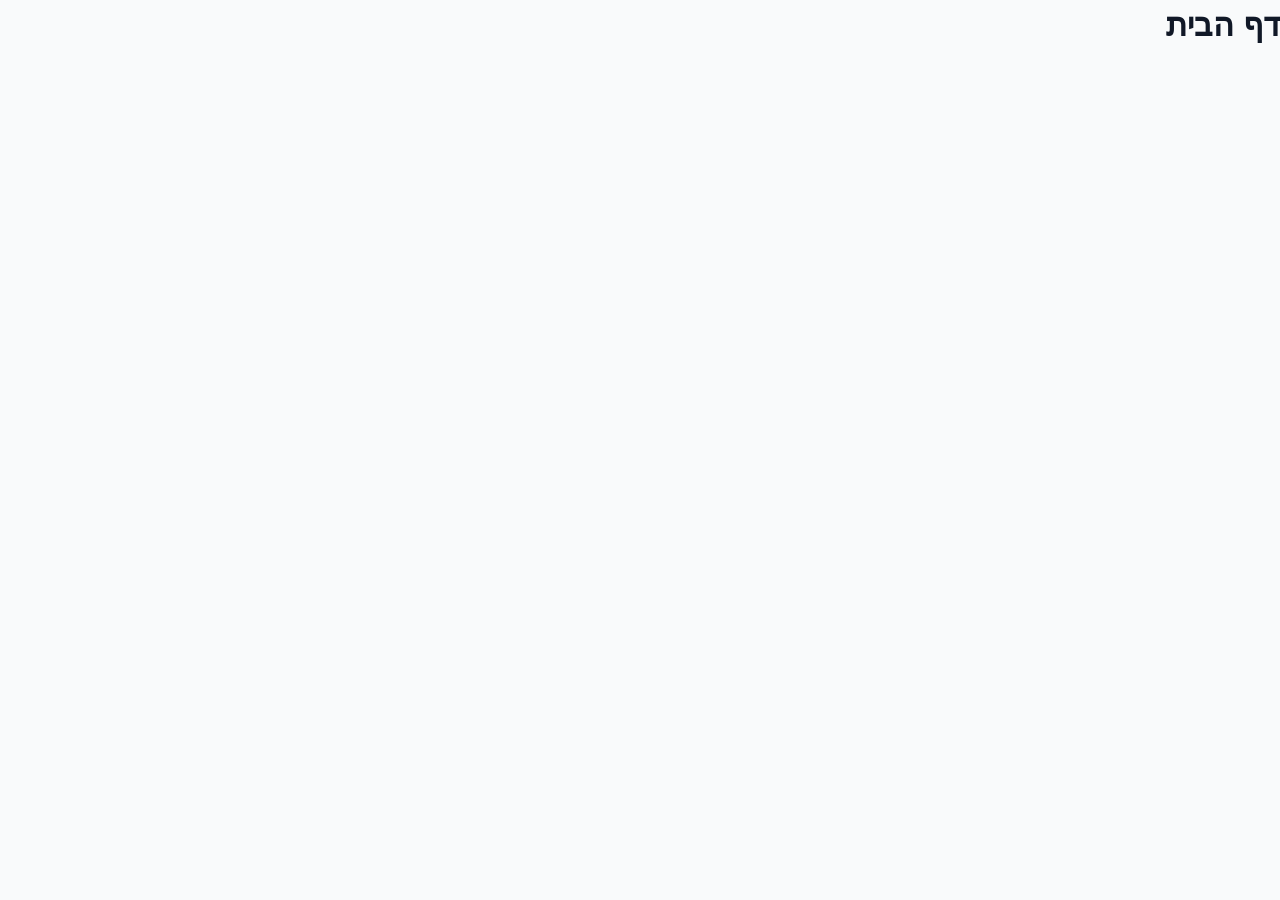
==== index.html @ 2aa7b150 "first commit" ====
<!DOCTYPE html>
<html lang="he" dir="rtl">
<head>
    <meta charset="UTF-8">
    <meta name="viewport" content="width=device-width, initial-scale=1.0">
    <title>מתכונים</title>
    <link rel="stylesheet" href="css/style.css">
</head>
<body>
    <h1>דף הבית</h1>
    
    <script src="js/storage.js"></script>
    <script src="js/auth.js"></script>
</body>
</html>
---- css/style.css ----
* {
    margin: 0;
    padding: 0;
    box-sizing: border-box;
}

:root {
    --primary-color: #4f46e5;
    --primary-hover: #4338ca;
    --success-color: #10b981;
    --success-hover: #059669;
    --danger-color: #ef4444;
    --danger-hover: #dc2626;
    --bg-color: #f9fafb;
    --surface-color: #ffffff;
    --text-primary: #111827;
    --text-secondary: #6b7280;
    --border-color: #e5e7eb;
    --shadow-sm: 0 1px 2px 0 rgba(0, 0, 0, 0.05);
    --shadow-md: 0 4px 6px -1px rgba(0, 0, 0, 0.1);
    --shadow-lg: 0 10px 15px -3px rgba(0, 0, 0, 0.1);
    --shadow-xl: 0 20px 25px -5px rgba(0, 0, 0, 0.1);
}

body {
    font-family: 'Segoe UI', Tahoma, Geneva, Verdana, sans-serif;
    direction: rtl;
    text-align: right;
    background-color: var(--bg-color);
    color: var(--text-primary);
    line-height: 1.6;
    min-height: 100vh;
    transition: background-color 0.3s ease, color 0.3s ease;
}

/* Login Page */
.login-container {
    max-width: 420px;
    margin: 80px auto;
    padding: 40px;
    background: var(--surface-color);
    border-radius: 16px;
    box-shadow: var(--shadow-xl);
}

.login-container h1 {
    margin-bottom: 32px;
    font-size: 28px;
    font-weight: 700;
    color: var(--text-primary);
    text-align: center;
}

#loginForm input {
    width: 100%;
    padding: 14px 16px;
    margin-bottom: 16px;
    border: 2px solid var(--border-color);
    border-radius: 10px;
    font-size: 15px;
    transition: all 0.3s ease;
    background: var(--surface-color);
    color: var(--text-primary);
}

#loginForm input:focus {
    outline: none;
    border-color: var(--primary-color);
    box-shadow: 0 0 0 3px rgba(79, 70, 229, 0.1);
}

#loginForm button {
    width: 100%;
    padding: 14px;
    background: linear-gradient(135deg, var(--primary-color), var(--primary-hover));
    color: white;
    border: none;
    border-radius: 10px;
    cursor: pointer;
    font-size: 16px;
    font-weight: 600;
    transition: all 0.3s ease;
    box-shadow: var(--shadow-md);
}

#loginForm button:hover {
    transform: translateY(-2px);
    box-shadow: var(--shadow-lg);
}

#loginForm button:active {
    transform: translateY(0);
}

.error {
    color: var(--danger-color);
    margin-top: 12px;
    font-size: 14px;
    text-align: center;
    padding: 10px;
    background: rgba(239, 68, 68, 0.1);
    border-radius: 8px;
}

/* Recipes Page */
.recipes-header {
    max-width: 1200px;
    margin: 0 auto;
    padding: 32px 20px;
    display: flex;
    justify-content: space-between;
    align-items: center;
    flex-wrap: wrap;
    gap: 20px;
}

.recipes-header h1 {
    font-size: 36px;
    font-weight: 800;
    color: var(--text-primary);
    margin: 0;
}

.header-actions {
    display: flex;
    gap: 12px;
    align-items: center;
}

#searchInput {
    width: 320px;
    padding: 12px 20px;
    border: 2px solid var(--border-color);
    border-radius: 12px;
    font-size: 15px;
    transition: all 0.3s ease;
    background: var(--surface-color);
    color: var(--text-primary);
}

#searchInput:focus {
    outline: none;
    border-color: var(--primary-color);
    box-shadow: 0 0 0 3px rgba(79, 70, 229, 0.1);
}

.search-container {
    max-width: 1200px;
    margin: 0 auto;
    padding: 0 20px 24px;
}

.btn {
    padding: 12px 24px;
    background: linear-gradient(135deg, var(--success-color), var(--success-hover));
    color: white;
    border: none;
    border-radius: 10px;
    cursor: pointer;
    font-size: 15px;
    font-weight: 600;
    transition: all 0.3s ease;
    box-shadow: var(--shadow-md);
    display: inline-flex;
    align-items: center;
    gap: 8px;
}

.btn:hover {
    transform: translateY(-2px);
    box-shadow: var(--shadow-lg);
}

.btn:active {
    transform: translateY(0);
}

.recipes-grid {
    max-width: 1200px;
    margin: 0 auto;
    padding: 0 20px 40px;
    display: grid;
    grid-template-columns: repeat(auto-fill, minmax(280px, 1fr));
    gap: 24px;
}

.recipe-card {
    background: var(--surface-color);
    padding: 24px;
    border-radius: 16px;
    box-shadow: var(--shadow-md);
    transition: all 0.3s ease;
    border: 2px solid transparent;
    cursor: pointer;
}

.recipe-card:hover {
    transform: translateY(-8px);
    box-shadow: var(--shadow-xl);
    border-color: var(--primary-color);
}

.recipe-card h3 {
    margin-bottom: 20px;
    font-size: 20px;
    font-weight: 700;
    color: var(--text-primary);
    line-height: 1.4;
}

.recipe-card button {
    width: 100%;
    padding: 12px;
    background: var(--primary-color);
    color: white;
    border: none;
    border-radius: 10px;
    cursor: pointer;
    font-size: 15px;
    font-weight: 600;
    transition: all 0.3s ease;
}

.recipe-card button:hover {
    background: var(--primary-hover);
    transform: scale(1.02);
}

/* Modal */
.modal {
    display: none;
    position: fixed;
    top: 0;
    left: 0;
    width: 100%;
    height: 100%;
    background-color: rgba(0, 0, 0, 0.6);
    z-index: 1000;
    backdrop-filter: blur(4px);
    animation: fadeIn 0.3s ease;
}

@keyframes fadeIn {
    from { opacity: 0; }
    to { opacity: 1; }
}

.modal-content {
    background: var(--surface-color);
    margin: 60px auto;
    padding: 40px;
    width: 90%;
    max-width: 560px;
    border-radius: 20px;
    max-height: 85vh;
    overflow-y: auto;
    box-shadow: var(--shadow-xl);
    animation: slideUp 0.3s ease;
}

@keyframes slideUp {
    from {
        transform: translateY(30px);
        opacity: 0;
    }
    to {
        transform: translateY(0);
        opacity: 1;
    }
}

.modal-content h2 {
    margin-bottom: 28px;
    font-size: 26px;
    font-weight: 700;
    color: var(--text-primary);
}

.modal-content input,
.modal-content textarea {
    width: 100%;
    padding: 14px 16px;
    margin-bottom: 20px;
    border: 2px solid var(--border-color);
    border-radius: 10px;
    font-size: 15px;
    transition: all 0.3s ease;
    background: var(--surface-color);
    color: var(--text-primary);
    font-family: inherit;
}

.modal-content input:focus,
.modal-content textarea:focus {
    outline: none;
    border-color: var(--primary-color);
    box-shadow: 0 0 0 3px rgba(79, 70, 229, 0.1);
}

.modal-content textarea {
    min-height: 120px;
    resize: vertical;
}

.modal-buttons {
    display: flex;
    gap: 12px;
}

.modal-buttons button {
    flex: 1;
    padding: 14px;
    border: none;
    border-radius: 10px;
    cursor: pointer;
    font-size: 15px;
    font-weight: 600;
    transition: all 0.3s ease;
}

.btn-primary {
    background: linear-gradient(135deg, var(--primary-color), var(--primary-hover));
    color: white;
    box-shadow: var(--shadow-md);
}

.btn-primary:hover {
    transform: translateY(-2px);
    box-shadow: var(--shadow-lg);
}

.btn-secondary {
    background: var(--border-color);
    color: var(--text-secondary);
}

.btn-secondary:hover {
    background: #d1d5db;
}

/* Recipe Page */
.recipe-container {
    max-width: 900px;
    margin: 0 auto;
    padding: 40px 20px;
}

.recipe-content {
    background: var(--surface-color);
    padding: 40px;
    border-radius: 20px;
    box-shadow: var(--shadow-xl);
}

.back-link {
    display: inline-flex;
    align-items: center;
    gap: 8px;
    margin-bottom: 24px;
    color: var(--primary-color);
    text-decoration: none;
    font-weight: 600;
    font-size: 15px;
    transition: all 0.3s ease;
}

.back-link:hover {
    gap: 12px;
    color: var(--primary-hover);
}

.recipe-container h1 {
    margin-bottom: 32px;
    color: var(--text-primary);
    font-size: 36px;
    font-weight: 800;
    line-height: 1.2;
}

.reading-controls {
    display: flex;
    gap: 12px;
    margin-bottom: 40px;
    flex-wrap: wrap;
}

.reading-controls .btn {
    flex: 1;
    min-width: 160px;
    justify-content: center;
}

.btn-stop {
    background: linear-gradient(135deg, var(--danger-color), var(--danger-hover));
}

.btn-stop:hover:not(:disabled) {
    transform: translateY(-2px);
}

.btn-stop:disabled,
.btn:disabled {
    background: var(--border-color);
    cursor: not-allowed;
    transform: none;
    box-shadow: none;
    opacity: 0.6;
}

.recipe-section {
    margin-bottom: 40px;
}

.recipe-section:last-child {
    margin-bottom: 0;
}

.recipe-section h2 {
    margin-bottom: 20px;
    color: var(--text-primary);
    font-size: 24px;
    font-weight: 700;
    padding-bottom: 12px;
    border-bottom: 3px solid var(--primary-color);
    display: inline-block;
}

#ingredientsList,
#stepsList {
    padding-right: 24px;
    margin-top: 20px;
}

#ingredientsList li,
#stepsList li {
    margin-bottom: 14px;
    line-height: 1.8;
    padding: 12px 16px;
    border-radius: 10px;
    transition: all 0.3s ease;
    background: var(--bg-color);
    font-size: 15px;
}

#ingredientsList li:hover,
#stepsList li:hover {
    background: var(--border-color);
    transform: translateX(-4px);
}

#stepsList li {
    font-weight: 500;
}

/* Settings Page */
.settings-container {
    max-width: 700px;
    margin: 0 auto;
    padding: 40px 20px;
}

.settings-content {
    background: var(--surface-color);
    padding: 40px;
    border-radius: 20px;
    box-shadow: var(--shadow-xl);
}

.settings-container h1 {
    margin-bottom: 32px;
    font-size: 32px;
    font-weight: 800;
    color: var(--text-primary);
}

.setting-group {
    margin-bottom: 28px;
}

.setting-group label {
    display: block;
    margin-bottom: 10px;
    font-weight: 600;
    color: var(--text-primary);
    font-size: 15px;
}

.setting-group input,
.setting-group select {
    width: 100%;
    padding: 14px 16px;
    border: 2px solid var(--border-color);
    border-radius: 10px;
    font-size: 15px;
    transition: all 0.3s ease;
    background: var(--surface-color);
    color: var(--text-primary);
}

.setting-group input:focus,
.setting-group select:focus {
    outline: none;
    border-color: var(--primary-color);
    box-shadow: 0 0 0 3px rgba(79, 70, 229, 0.1);
}

.save-message {
    display: none;
    margin-top: 24px;
    padding: 16px;
    background: linear-gradient(135deg, rgba(16, 185, 129, 0.1), rgba(5, 150, 105, 0.1));
    color: var(--success-color);
    border: 2px solid var(--success-color);
    border-radius: 10px;
    text-align: center;
    font-weight: 600;
    animation: slideUp 0.3s ease;
}

/* Dark Theme */
body[data-theme="dark"] {
    --bg-color: #0f172a;
    --surface-color: #1e293b;
    --text-primary: #f1f5f9;
    --text-secondary: #94a3b8;
    --border-color: #334155;
}

body[data-theme="dark"] .recipe-card:hover {
    border-color: #6366f1;
}

body[data-theme="dark"] #ingredientsList li,
body[data-theme="dark"] #stepsList li {
    background: #0f172a;
}

body[data-theme="dark"] #ingredientsList li:hover,
body[data-theme="dark"] #stepsList li:hover {
    background: #334155;
}

body[data-theme="dark"] #stepsList li[style*="background-color"] {
    background-color: #422006 !important;
    border: 2px solid #f59e0b;
}

/* Responsive Design */
@media (max-width: 768px) {
    .recipes-header {
        flex-direction: column;
        align-items: stretch;
        padding: 24px 16px;
    }
    
    .recipes-header h1 {
        font-size: 28px;
    }
    
    .header-actions {
        flex-direction: column;
        width: 100%;
    }
    
    #searchInput {
        width: 100%;
    }
    
    .recipes-grid {
        grid-template-columns: 1fr;
        padding: 0 16px 32px;
        gap: 16px;
    }
    
    .recipe-container,
    .settings-container,
    .login-container {
        padding: 20px 16px;
    }
    
    .recipe-content,
    .settings-content {
        padding: 24px;
    }
    
    .modal-content {
        padding: 28px;
        margin: 40px 16px;
    }
    
    .reading-controls {
        flex-direction: column;
    }
    
    .reading-controls .btn {
        width: 100%;
    }
}
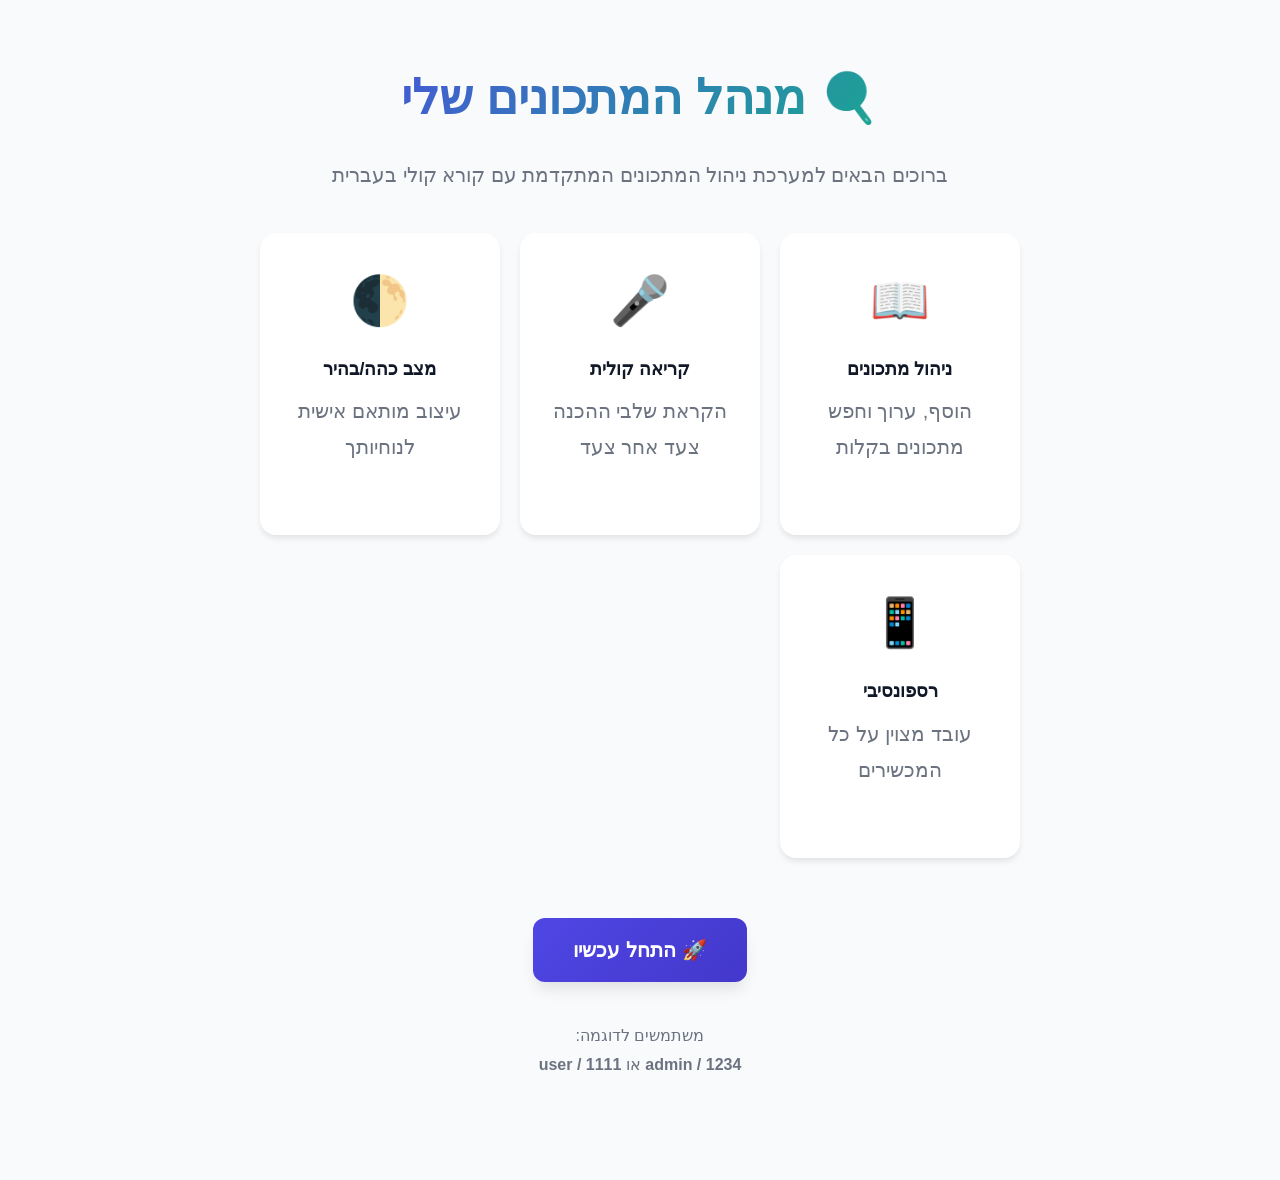
==== commit 806f117c: "Improved code quality, security, and added landing page" ====
--- a/index.html
+++ b/index.html
@@ -3,13 +3,121 @@
 <head>
     <meta charset="UTF-8">
     <meta name="viewport" content="width=device-width, initial-scale=1.0">
-    <title>מתכונים</title>
+    <title>מתכונים - דף הבית</title>
     <link rel="stylesheet" href="css/style.css">
+    <style>
+        .home-container {
+            max-width: 800px;
+            margin: 0 auto;
+            padding: 60px 20px;
+            text-align: center;
+        }
+        
+        .home-container h1 {
+            font-size: 48px;
+            margin-bottom: 20px;
+            background: linear-gradient(135deg, var(--primary-color), var(--success-color));
+            -webkit-background-clip: text;
+            -webkit-text-fill-color: transparent;
+            background-clip: text;
+        }
+        
+        .home-container p {
+            font-size: 20px;
+            color: var(--text-secondary);
+            margin-bottom: 40px;
+            line-height: 1.8;
+        }
+        
+        .features {
+            display: grid;
+            grid-template-columns: repeat(auto-fit, minmax(200px, 1fr));
+            gap: 20px;
+            margin: 40px 0;
+        }
+        
+        .feature {
+            background: var(--surface-color);
+            padding: 30px 20px;
+            border-radius: 16px;
+            box-shadow: var(--shadow-md);
+            transition: transform 0.3s ease;
+        }
+        
+        .feature:hover {
+            transform: translateY(-5px);
+        }
+        
+        .feature-icon {
+            font-size: 48px;
+            margin-bottom: 15px;
+        }
+        
+        .feature h3 {
+            font-size: 18px;
+            margin-bottom: 10px;
+            color: var(--text-primary);
+        }
+        
+        .cta-button {
+            display: inline-block;
+            padding: 16px 40px;
+            background: linear-gradient(135deg, var(--primary-color), var(--primary-hover));
+            color: white;
+            text-decoration: none;
+            border-radius: 12px;
+            font-size: 20px;
+            font-weight: 600;
+            box-shadow: var(--shadow-lg);
+            transition: all 0.3s ease;
+            margin-top: 20px;
+        }
+        
+        .cta-button:hover {
+            transform: translateY(-3px);
+            box-shadow: var(--shadow-xl);
+        }
+    </style>
 </head>
 <body>
-    <h1>דף הבית</h1>
+    <div class="home-container">
+        <h1>🍳 מנהל המתכונים שלי</h1>
+        <p>ברוכים הבאים למערכת ניהול המתכונים המתקדמת עם קורא קולי בעברית</p>
+        
+        <div class="features">
+            <div class="feature">
+                <div class="feature-icon">📖</div>
+                <h3>ניהול מתכונים</h3>
+                <p>הוסף, ערוך וחפש מתכונים בקלות</p>
+            </div>
+            
+            <div class="feature">
+                <div class="feature-icon">🎤</div>
+                <h3>קריאה קולית</h3>
+                <p>הקראת שלבי ההכנה צעד אחר צעד</p>
+            </div>
+            
+            <div class="feature">
+                <div class="feature-icon">🌓</div>
+                <h3>מצב כהה/בהיר</h3>
+                <p>עיצוב מותאם אישית לנוחיותך</p>
+            </div>
+            
+            <div class="feature">
+                <div class="feature-icon">📱</div>
+                <h3>רספונסיבי</h3>
+                <p>עובד מצוין על כל המכשירים</p>
+            </div>
+        </div>
+        
+        <a href="login.html" class="cta-button">🚀 התחל עכשיו</a>
+        
+        <p style="margin-top: 40px; font-size: 16px;">
+            משתמשים לדוגמה:<br>
+            <strong>admin / 1234</strong> או <strong>user / 1111</strong>
+        </p>
+    </div>
     
     <script src="js/storage.js"></script>
-    <script src="js/auth.js"></script>
 </body>
 </html>
